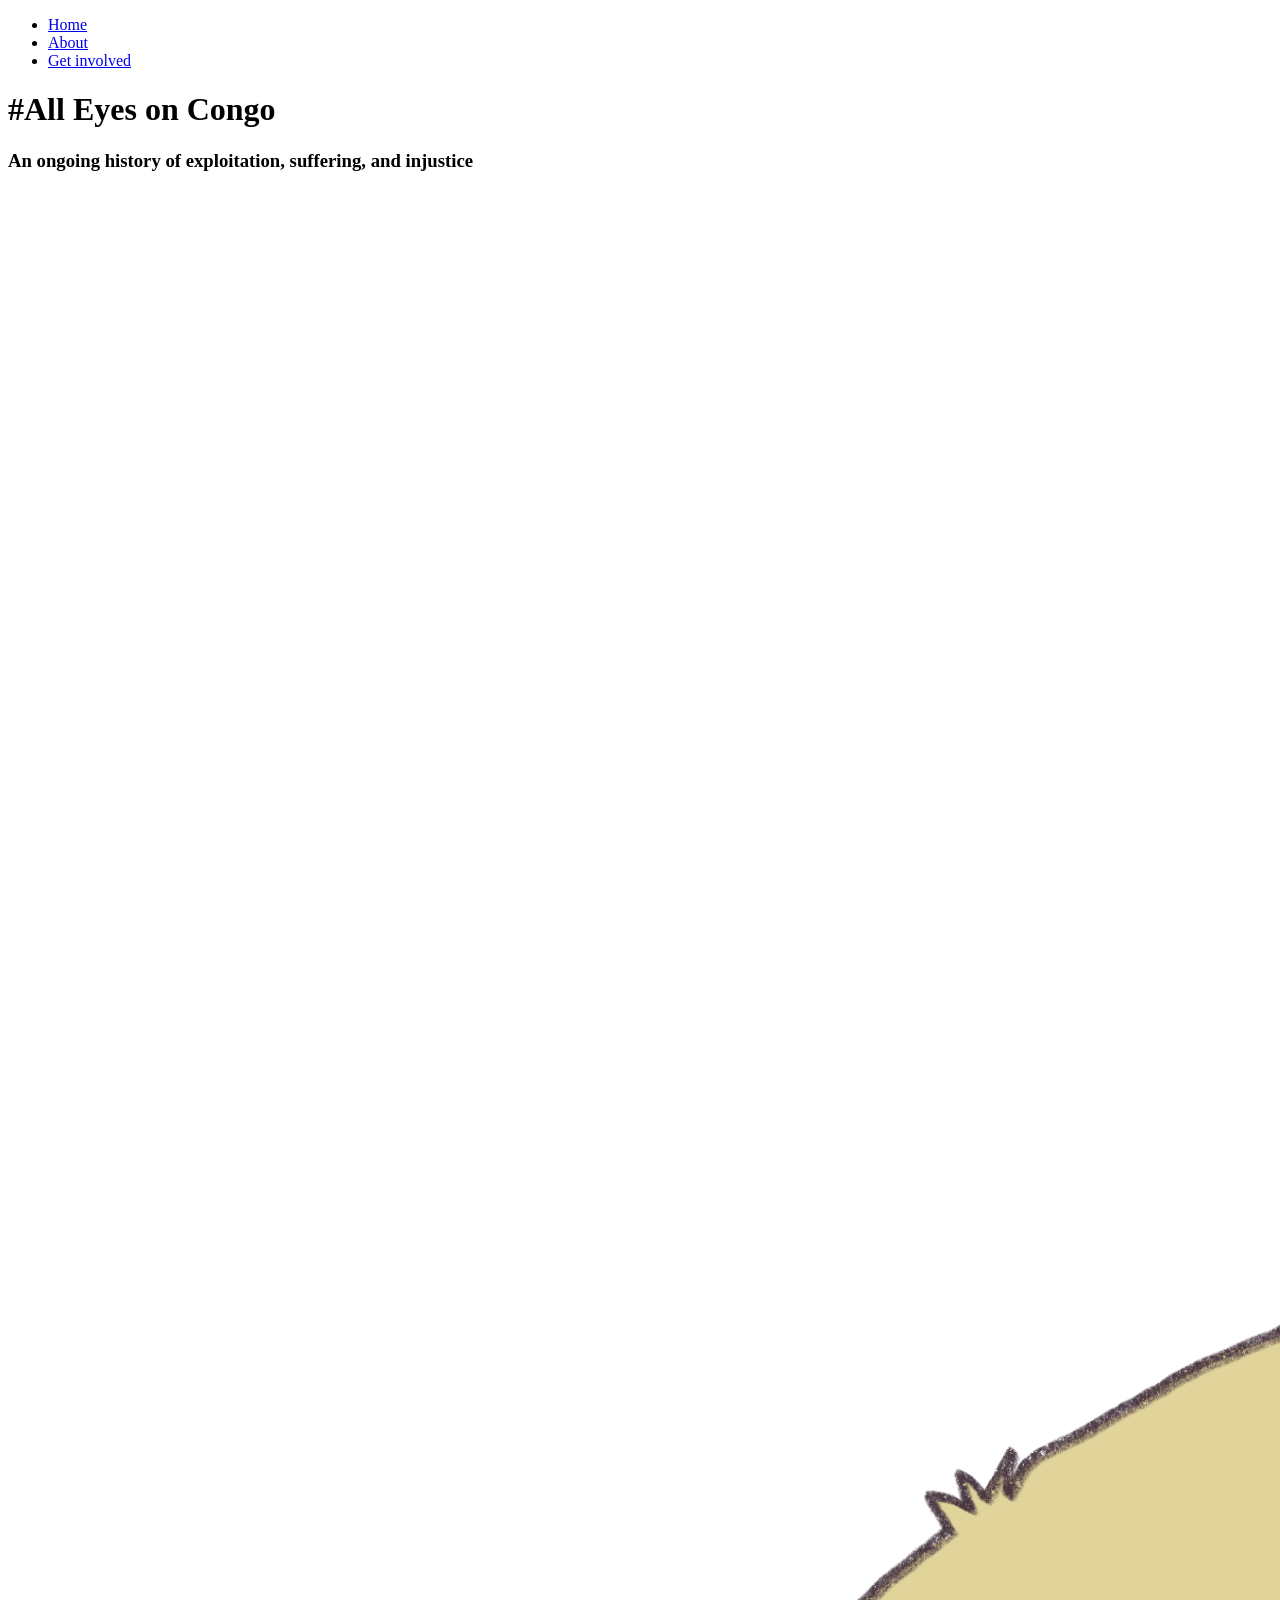
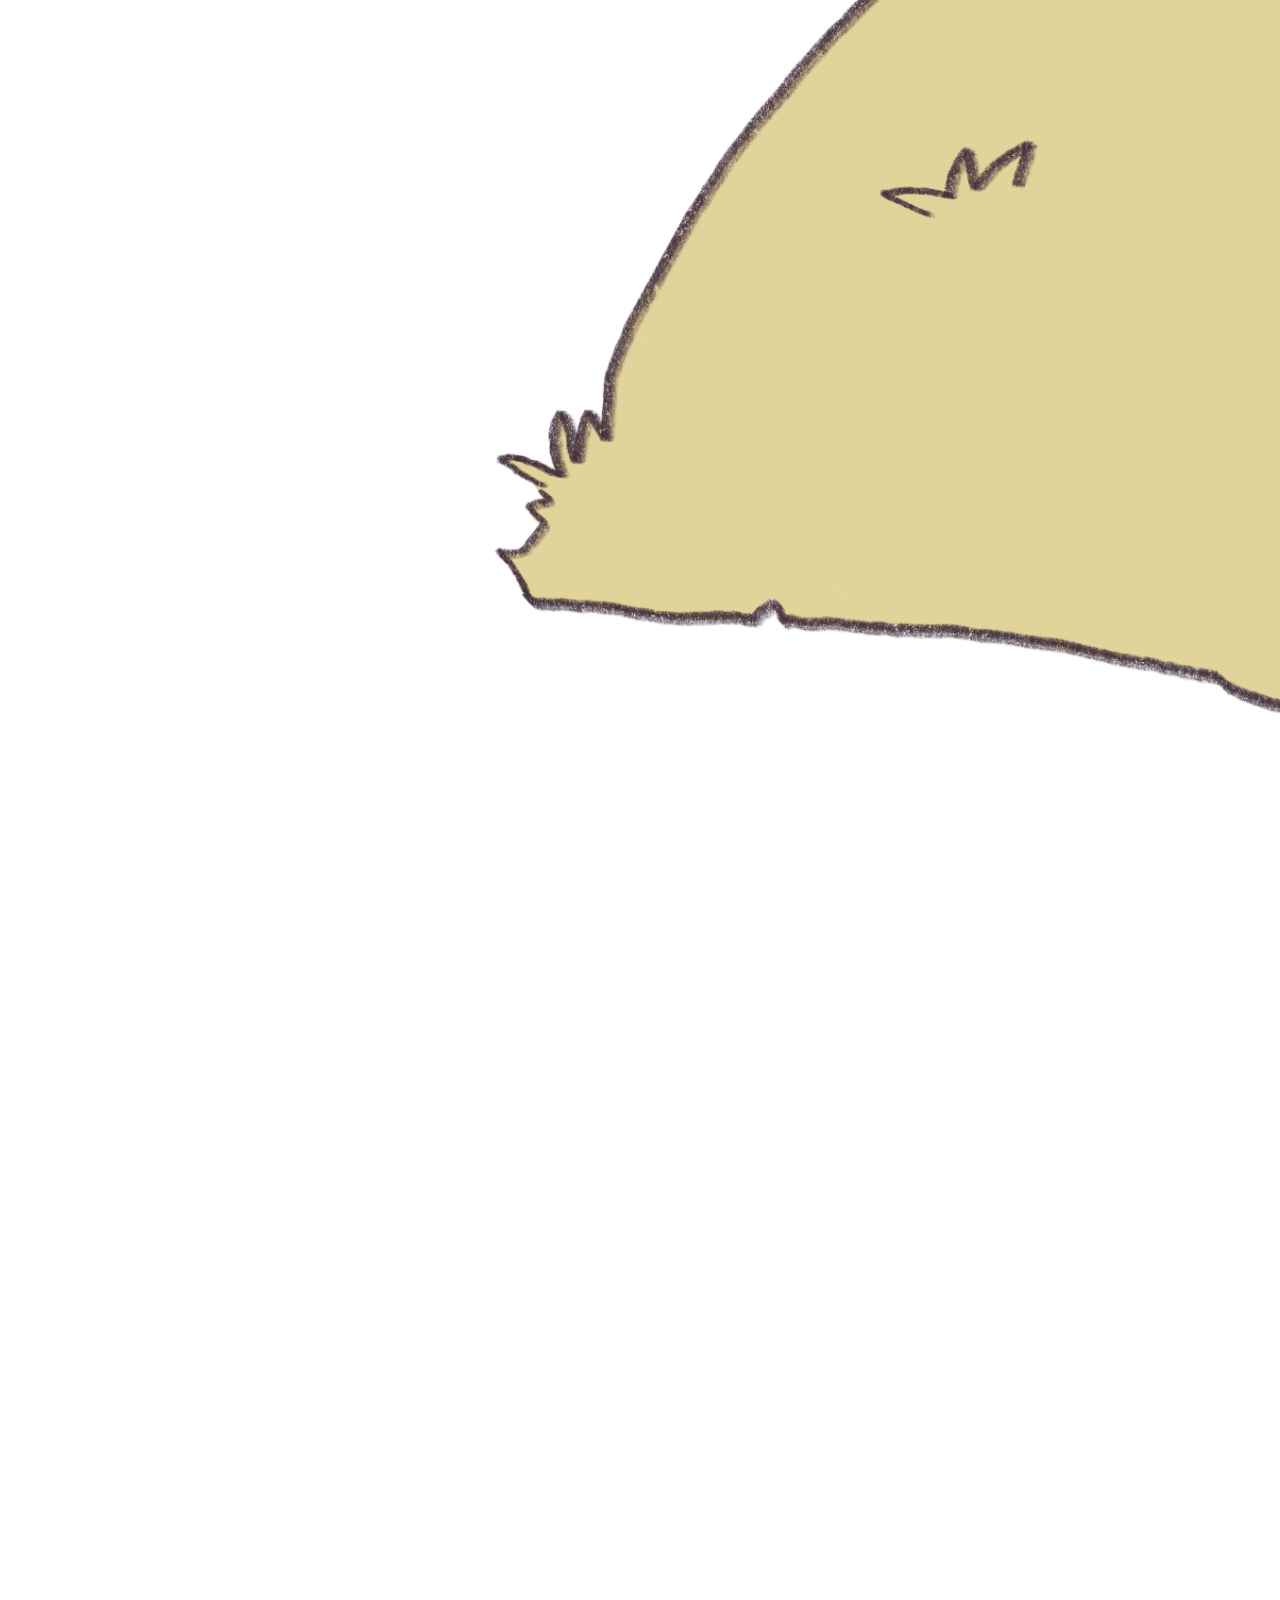
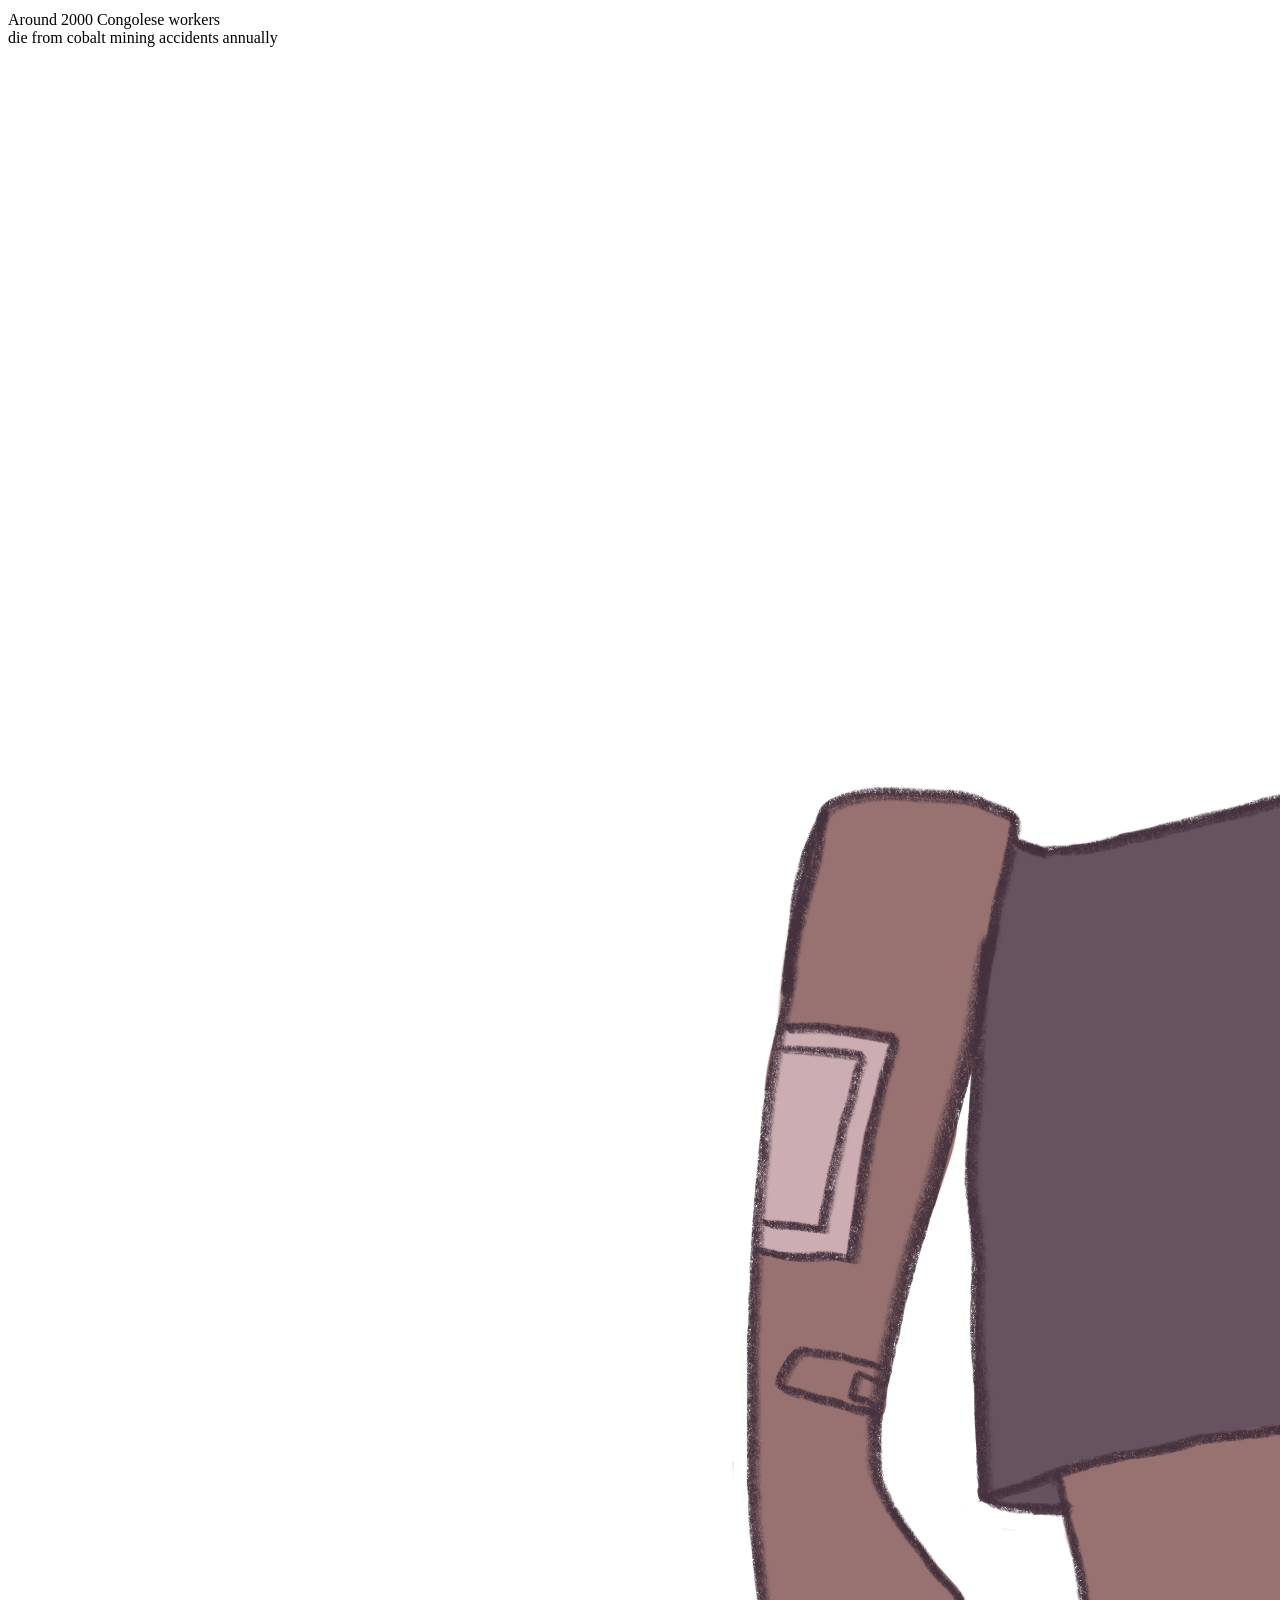
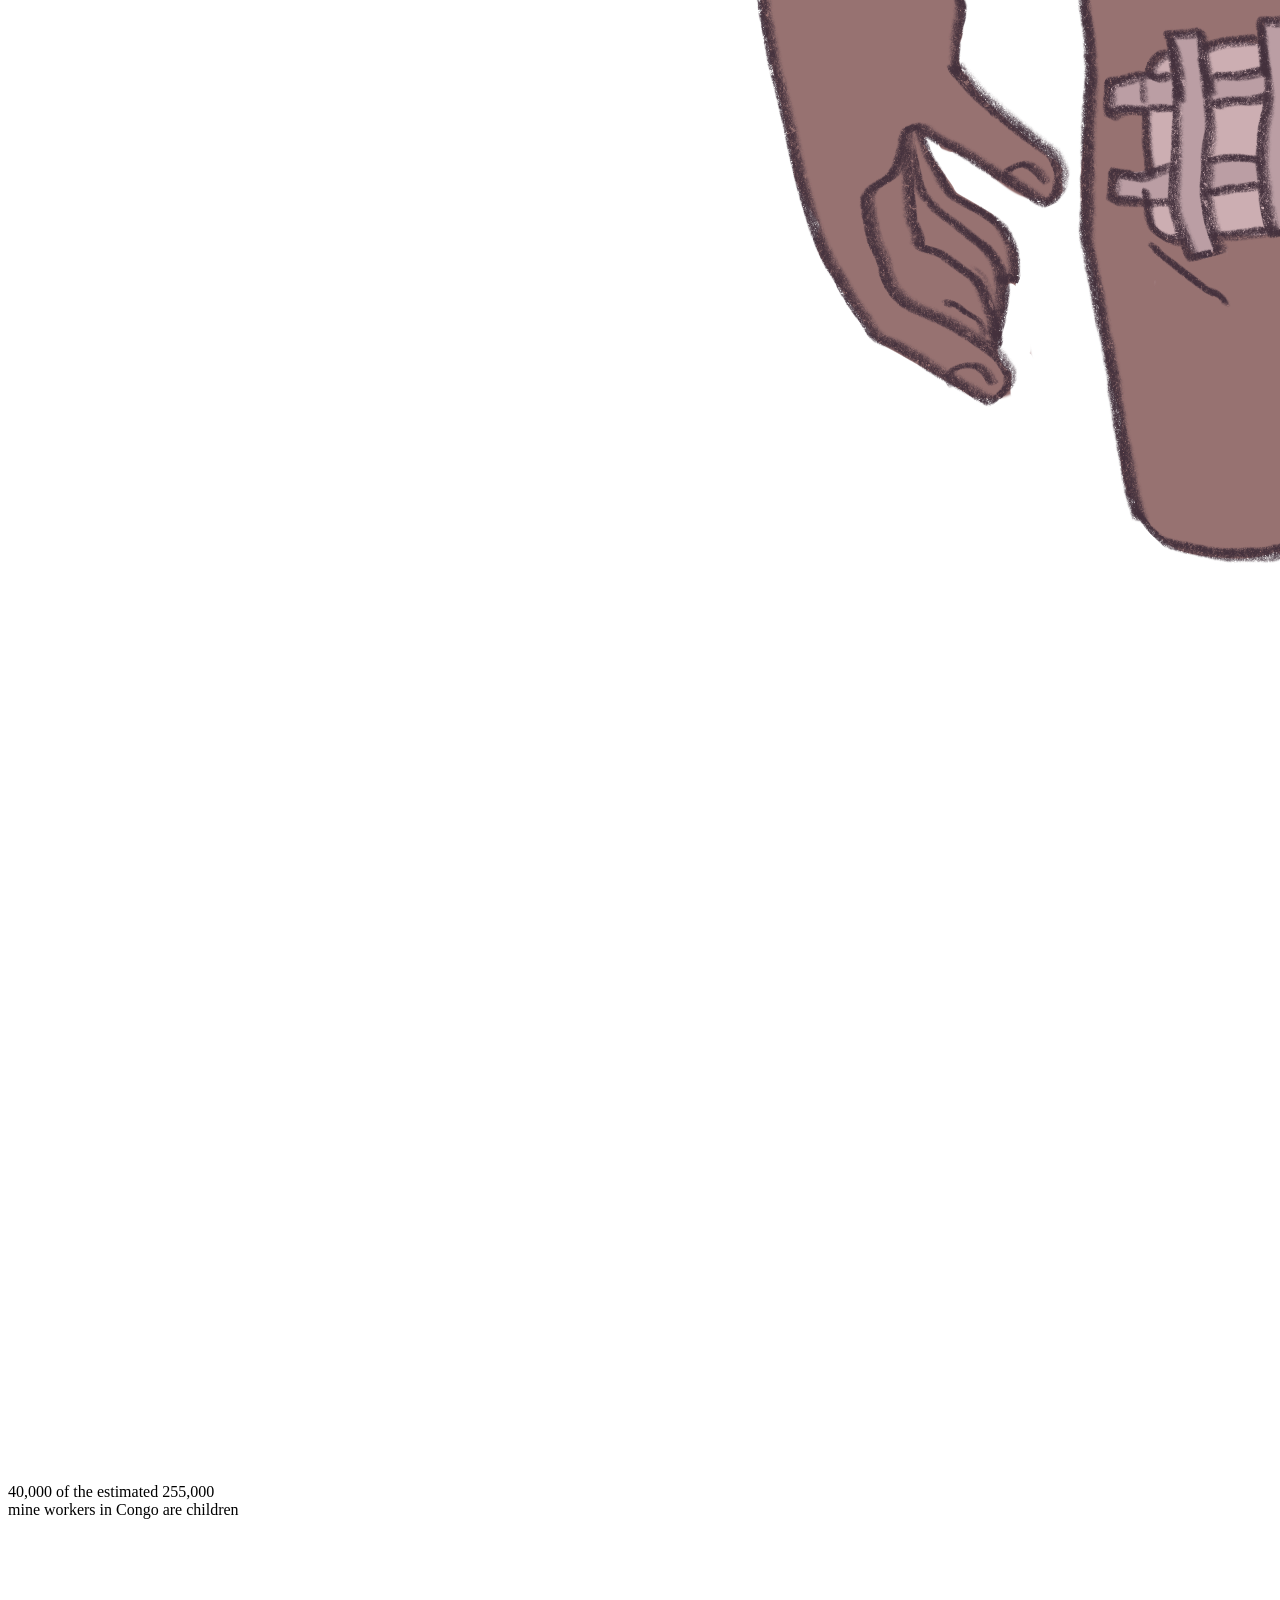
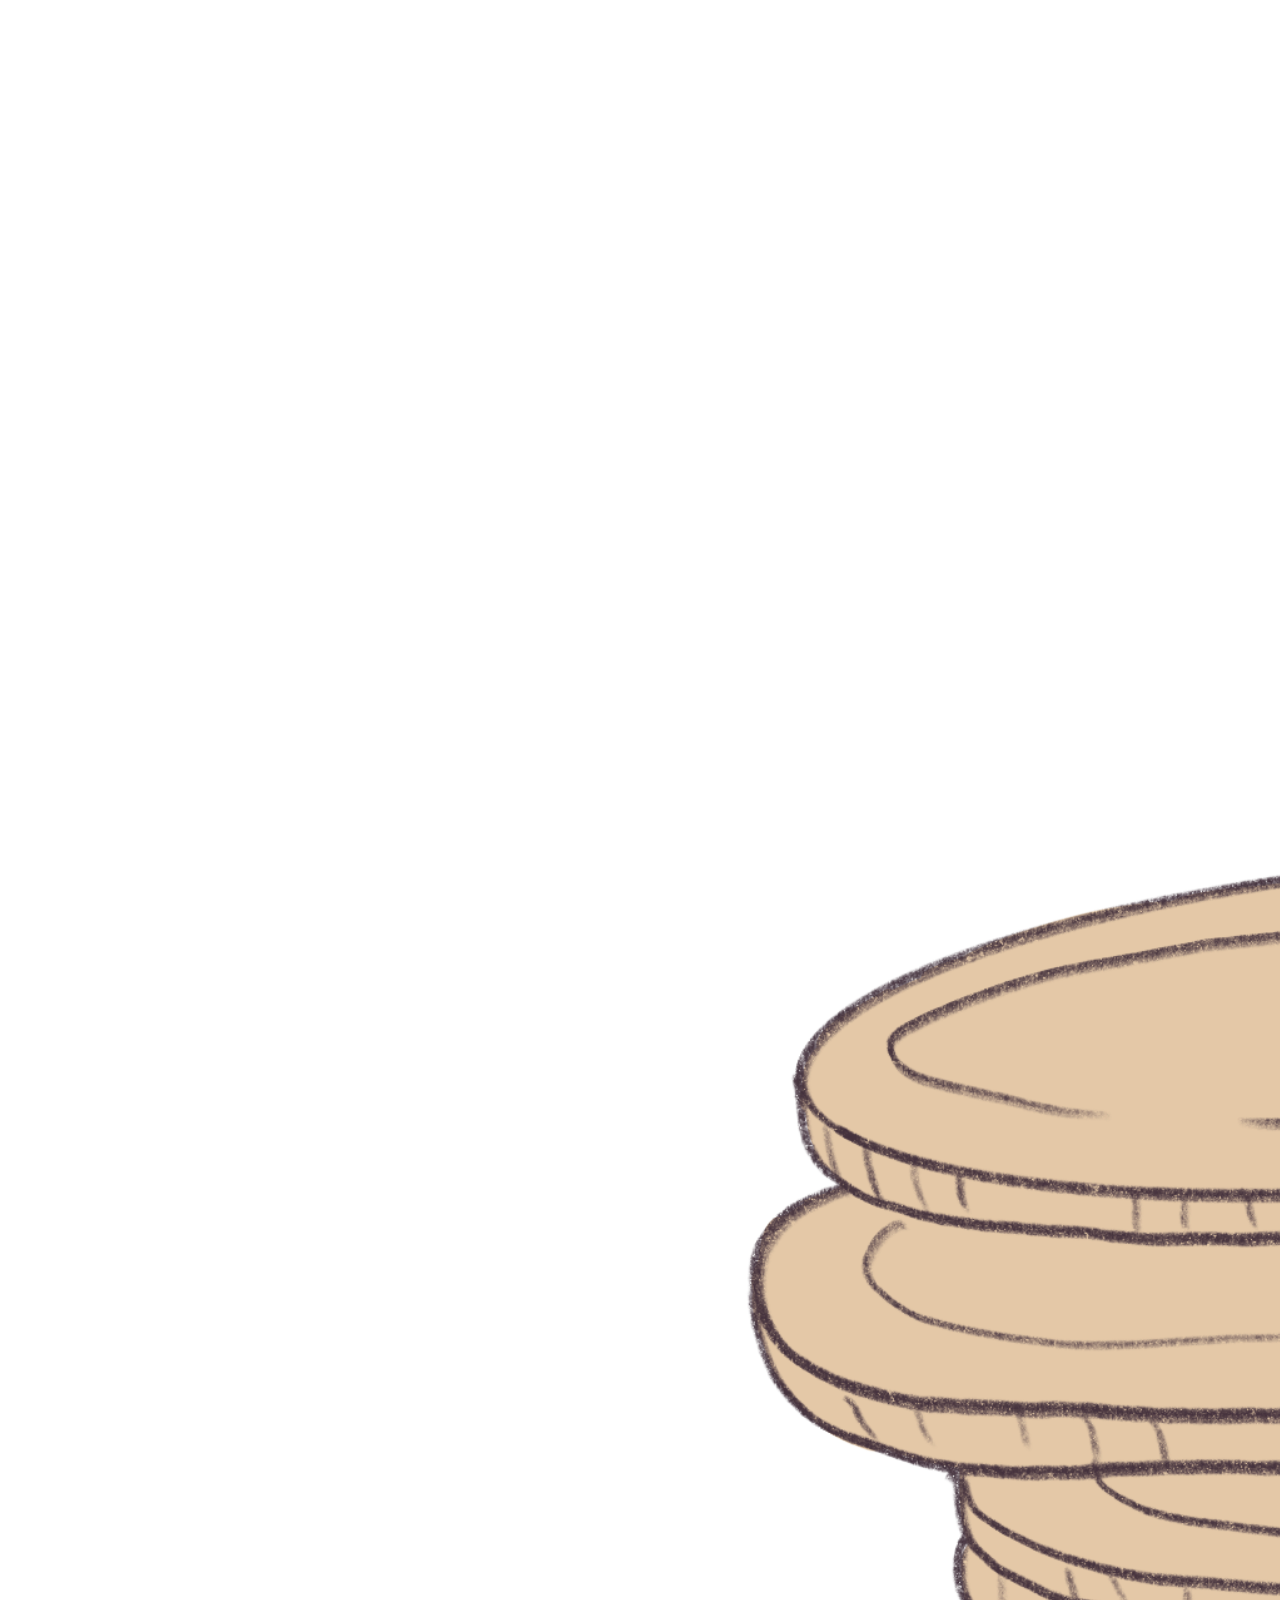
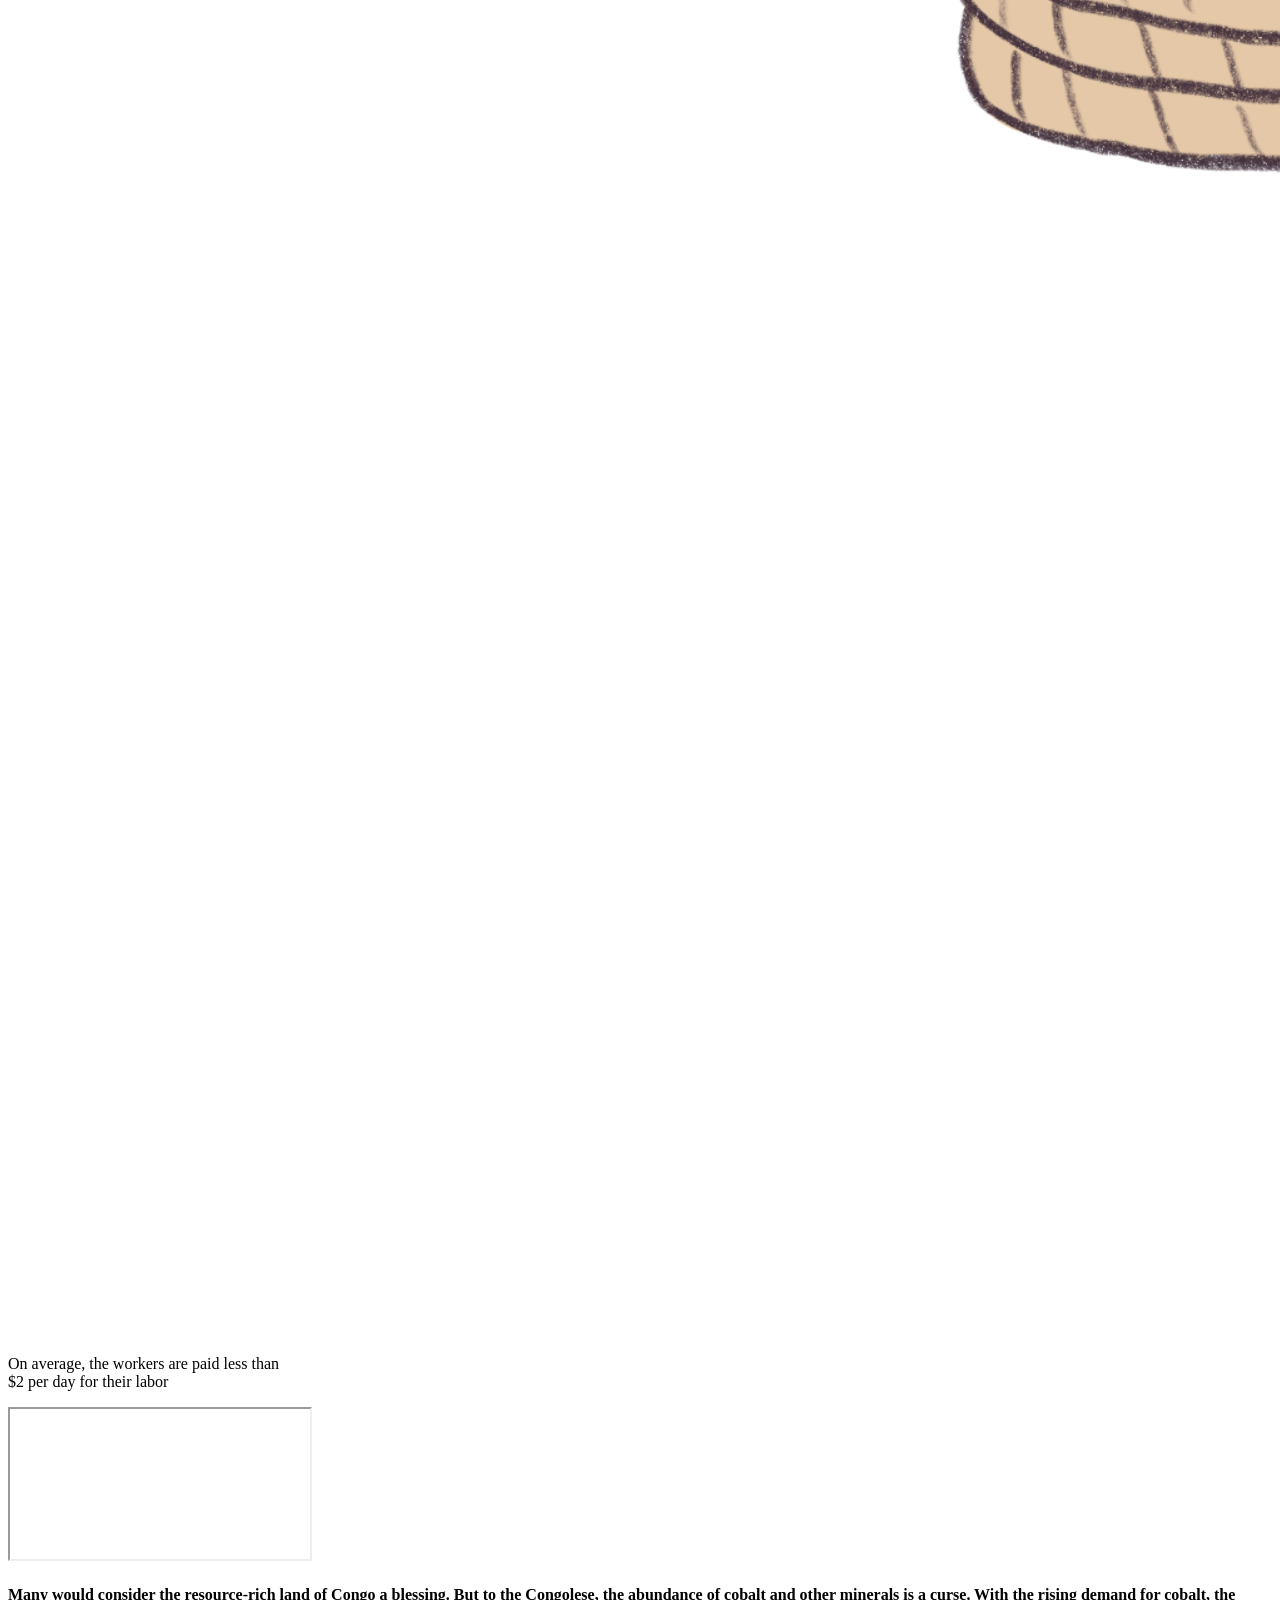
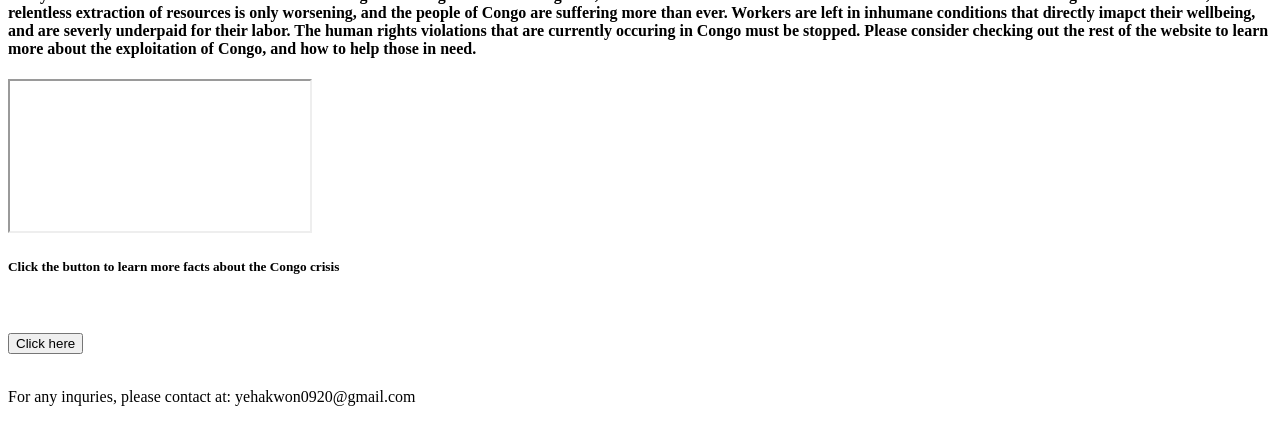
==== index.html @ a90cade8 "Rename home.html to index.html" ====
<!DOCTYPE html>
<html>

<head>

  <title>Eyes on Congo</title>
  <meta charset="utf-8" />
  <meta http-equiv="X-UA-Compatible" content="IE=edge" />
  <meta name="viewport" content="width=device-width, initial-scale=1" />

  <!-- link the webpage's stylesheet -->
  <link rel="stylesheet" href="/styles.css" />

  <!-- link the webpage's JavaScript file -->
  <script src="/scripts.js" defer></script>

</head>

<body>


  <div class="navbar">
    <ul class="navlinks">
    
        <li><a href="index.html">Home</a></li>
      
      
        <li><a href="about.html">About</a></li>
      
      
        <li><a href="involvement.html">Get involved</a></li>
      
    </ul>
  </div>
  <div class="halfpagebg"></div>
  <div class="halfpagecolor"></div>
  <!-- divides the screen to have an image background -->
  <div class="container">
    <h1 class="pagetitle">#All Eyes on Congo</h1>
  </div>
  <div class="subtitle">
    <h3 class="infotext">       An ongoing history of exploitation, suffering, and injustice        </h3>
  </div>

  <div class="introduction">
    <image class="introimage"
      src="./grave.PNG"
      alt="Drawing of a grave with a flower"></image>
    <p class="introtext">Around 2000 Congolese workers <br> die from cobalt mining accidents annually</p>
  </div>
  <div class="introduction">
    <image class="introimage"
      src="./child.PNG"
      alt="Drawing of bandaged limbs"></image>
        <p class=" introtext">40,000 of the estimated 255,000 <br> mine workers in Congo are children </p>
  </div>
  <div class="introduction">
    <image class="introimage"
      src="./money.PNG"
      alt="Drawing of a stack of coins"></image>
    <p class="introtext">On average, the workers are paid less than <br>  $2 per day for their labor </p>
  </div>
  <div class="homecontent">
    <div class="video-section-home">
      <iframe class="infovideo" src="https://www.youtube.com//embed/tny2usCxhc4">
      </iframe>
      <h4 class="hometext">Many would consider the resource-rich land of Congo a blessing. But to the Congolese, the abundance of cobalt and other minerals is a curse. With the rising demand for cobalt, the relentless extraction of resources is only worsening, and the people of Congo are suffering more than ever. Workers are left in inhumane conditions that directly imapct their wellbeing, and are severly underpaid for their labor. The human rights violations that are currently occuring in Congo must be stopped. Please consider checking out the rest of the website to learn more about the exploitation of Congo, and how to help those in need. </h4>
      <iframe class="infovideo" src="https://youtube.com//embed/JcJ8me22NVs"></iframe>
    </div>




  <div class="factgenerator">

    <h5>Click the button to learn more facts about the Congo crisis</h5>
    <br></br>
    <button id="factbutton">Click here</button>
    <br></br>
    <p id="fact"></p>

  </div>
  <div class="contact-info">
    <p id="contact-email">For any inquries, please contact at: yehakwon0920@gmail.com</p>
  </div>

</body>

</html>
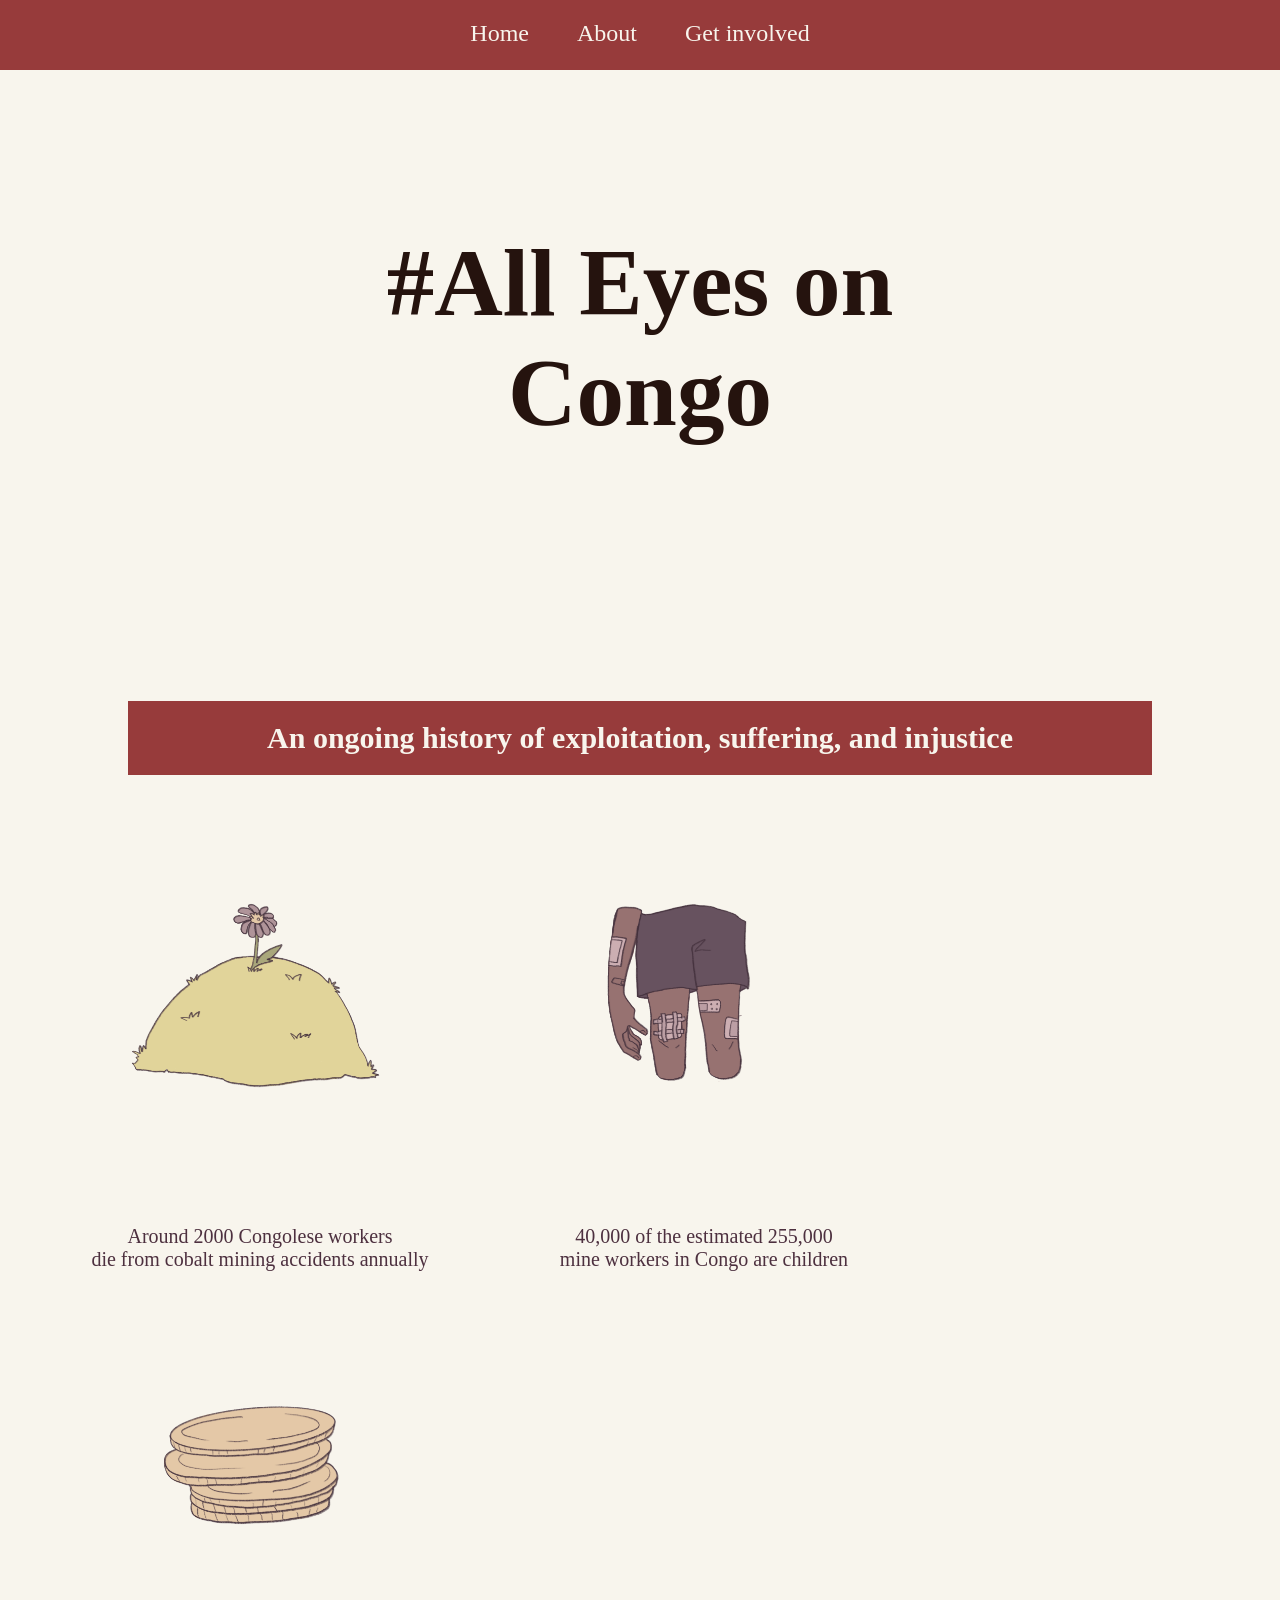
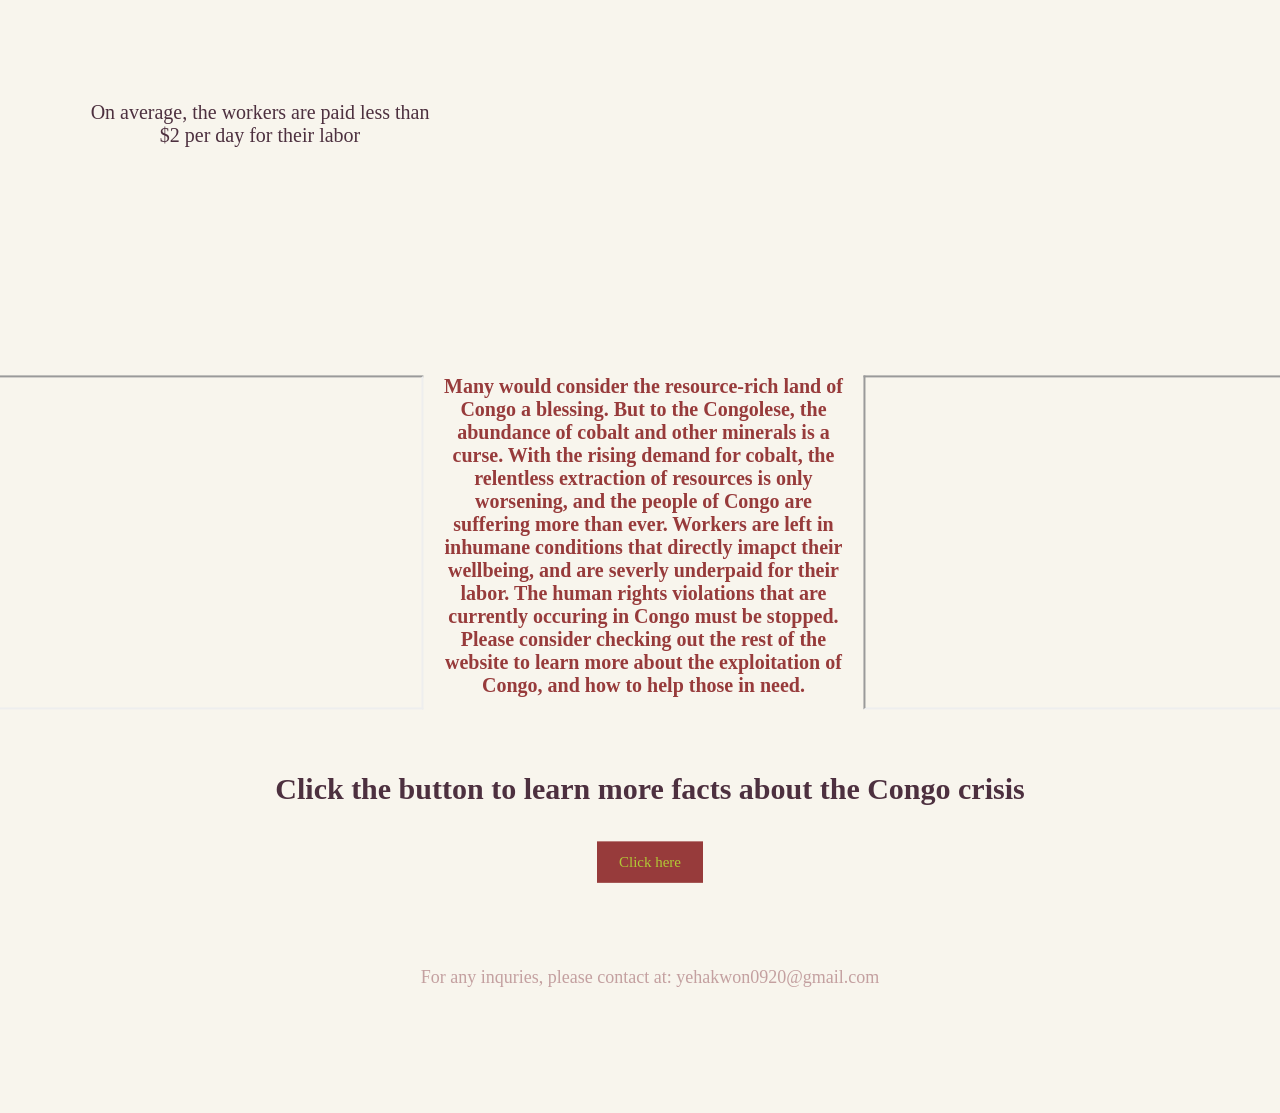
==== commit 2c20c999: "Update index.html" ====
--- a/index.html
+++ b/index.html
@@ -9,10 +9,10 @@
   <meta name="viewport" content="width=device-width, initial-scale=1" />
 
   <!-- link the webpage's stylesheet -->
-  <link rel="stylesheet" href="/styles.css" />
+  <link rel="stylesheet" href="./style.css" />
 
   <!-- link the webpage's JavaScript file -->
-  <script src="/scripts.js" defer></script>
+  <script src="./scripts.js" defer></script>
 
 </head>
 
--- a/style.css
+++ b/style.css
@@ -0,0 +1,589 @@
+/* STYLE SECTIONING TAGS */
+* {
+   /* Reset the space of the webpage */
+   margin: 0px;
+   padding: 0px;
+}
+
+body {
+   margin: 0;
+   padding: 0;
+   background-color: #F8F5ED;
+   overflow-x: hidden;
+   min-height: 100vh;
+   
+}
+
+.halfpagebg {
+   height: 60vh;
+   background-image: url("https://www.economist.com/media-assets/image/20220709_MAP501.jpg");
+   background-size: cover;
+   background-position: center;
+   position: relative;
+   display: flex;
+   align-items: center;
+   justify-content: center;
+   opacity: 40%;
+}
+
+.halfpagecolor {
+   height: 50vh;
+   background-color: #F8F5ED;
+}
+
+.container {
+   position: absolute;
+   top: 40%;
+   left: 50%;
+   transform: translate(-50%, -50%);
+}
+
+.introduction {
+    padding:10px;
+   flex-direction: column;
+   align-items: center;
+   flex: 1;
+   max-width: 400px;
+   display: inline-block;
+   justify-items: space-between;
+   vertical-align: top;
+   text-align: center;
+   margin: 0 20px;
+   transform: translate(10%, -70%);
+}
+
+.contact-info {
+   position: fixed;
+   bottom: 0;
+}
+
+#contact-email {
+   
+   font-size: 18px;
+   color: #914E56;
+   font-family: Trebuchet MS;
+   opacity: 50%;
+
+}
+
+.takeaction {
+   padding: 10px;
+   flex-direction: column;
+   align-items: center;
+   flex: 1;
+   max-width: 300px;
+   transform: translate(60%, -22%);
+   display: inline-block;
+   justify-items: space-between;
+   vertical-align: top;
+  
+
+
+}
+
+.homecontent {
+   padding: 10px;
+   display: flex;
+   flex-direction: column;
+   align-items: center;
+   width: 100%;
+   max-width: 1400px;
+   margin: 0 auto;
+   transform: translateY(-20%);
+}
+
+.video-section-home {
+   display: flex;
+   flex-direction: row;
+   align-items: flex-start;
+   justify-content: center;
+   gap: 20px;
+   margin-bottom: 40px;
+   transform:translateX(-0.5%);
+}
+
+.libraryAbout {
+   display: flex;
+   flex-direction: row;
+   align-items: center;
+   flex:1px;
+   transform: translateY(-20%);
+}
+
+.booksabout1 {
+   display: flex;
+   flex-direction: column;
+   align-items: center;
+   transform: translateX(-8%);
+}
+.booksabout2 {
+   display: flex;
+   flex-direction: column;
+   align-items: center;
+   transform: translateX(-35%);
+}
+.booksabout3 {
+   display: flex;
+   flex-direction: column;
+   align-items: center;
+   transform: translateX(-65%);
+  
+}
+.aboutcontent {
+   padding: 20px;
+   display: flex;
+   flex-direction: row;
+   align-items: flex-start;
+   justify-content: space-between;
+   gap: 40px;
+   width: 100%;
+   max-width: 1400px;
+   margin: 0 auto;
+   transform: translateY(-40%);
+}
+
+.photo-section-about {
+   display: flex;
+   flex-direction: column;
+   align-items: center;
+   flex: 1;
+   max-width: 400px;
+   transform: translate(10%, 20%);
+}
+
+.photo-section-about-first {
+   display: flex;
+   flex-direction: column;
+   align-items: center;
+   flex: 1;
+   max-width: 400px;
+   transform: translate(10%, 40%);
+}
+
+.photo-section-about-second {
+   display: flex;
+   flex-direction: column;
+   align-items: center;
+   flex: 1;
+   max-width: 400px;
+   transform: translate(10%, 60%);
+}
+
+.photo-section-about-third {
+   display: flex;
+   flex-direction: column;
+   align-items: center;
+   flex: 1;
+   max-width: 400px;
+   transform: translate(10%, 50%);
+}
+
+.text-section-about {
+   display: flex;
+   flex-direction: column;
+   align-items: flex-start;
+   flex: 1;
+   max-width: 600px;
+   transform: translate(-10%, 40%);
+}
+
+.text-section-about-first {
+   display: flex;
+   flex-direction: column;
+   align-items: flex-start;
+   flex: 1;
+   max-width: 600px;
+   transform: translate(-10%, 15%);
+}
+
+.text-section-about-second {
+   display: flex;
+   flex-direction: column;
+   align-items: flex-start;
+   flex: 1;
+   max-width: 600px;
+   transform: translate(-10%, 25%);
+}
+
+.text-section-about-third {
+   display: flex;
+   flex-direction: column;
+   align-items: flex-start;
+   flex: 1;
+   max-width: 600px;
+   transform: translate(-10%, 25%);
+}
+
+.factgenerator {
+   align-content: center;
+   text-align: center;
+   transform: translateY(-20%);
+   margin-top: 40px;
+   padding: 20px;
+}
+
+/* STYLE TEXT */
+
+h1 {
+   color: #25130E;
+   font-size: 95px;
+   text-align: center;
+   margin: 0;
+   transform: translateY(-10%);
+   font-family: Impact;
+}
+
+.subtitle {
+   width: 1000px;
+   height: 50px;
+   border: 2px solid #973B3B;
+   padding: 10px;
+   margin: 20px auto;
+   display: block;
+   align-content: center;
+   margin-bottom: 30px;
+   transform: translateY(-450%);
+   background: #973B3B
+}
+
+.infotext {
+   font-size: 30px;
+   text-align: center;
+   color: #F8F5ED;
+   font-family: impact;
+
+}
+
+.introtext {
+   font-size: 20px;
+   color: #4D303F;
+   font-family: Trebuchet MS;
+   text-align: center;
+   margin-top: 30px;
+}
+
+.actiontext {
+   font-size: 25px;
+   color: #973B3B;
+   font-family: Trebuchet MS;
+}
+
+.hometext {
+   font-size: 20px;
+   color: #973B3B;
+   font-family: Trebuchet MS;
+   width: 400px;
+   display: block;
+   text-align: center;
+}
+
+
+.bookrecomm {
+   font-size: 18px;
+   color: #973B3B;
+   font-family: Trebuchet MS;
+   width: 600px;
+   display: block;
+   margin: 20px auto;
+   text-align: center;
+}
+
+.booklink {
+   font-size: 15px;
+   color: #B1C936;
+   font-family: Trebuchet MS;
+   text-decoration: none;
+   cursor: pointer;
+}
+
+.headingsabout {
+   width: 1000px;
+   height: 50px;
+   border: 2px solid #973B3B;
+   padding: 10px;
+   margin: 20px auto;
+   display: block;
+   align-content: center;
+   margin-bottom: 30px;
+   background: #973B3B;
+   color: #F8F5ED;
+   text-align: center;
+   font-size: 30px;
+   font-family: impact;
+   transform: translateY(-300%)
+}
+
+.abouttext {
+   font-size: 20px;
+   color: #973B3B;
+   font-family: Trebuchet MS;
+   width: 100%;
+   display: block;
+   margin: 20px 0;
+   text-align: left;
+   line-height: 1.5;
+}
+
+h2 {
+   font-size: 70px;
+   color: #4D303F;
+   font-family: impact;
+   text-align: center;
+   transform: translateY(-350%);
+}
+
+.actionheading {
+   font-size: 30px;
+   color: #973B3B;
+   font-family: impact;
+   text-align: center;
+   transform: translateY(-700%);
+}
+
+.triggerwarning {
+   font-size: 30px;
+   color: #4D303F;
+   font-family: Trebuchet MS;
+   text-align: center;
+   transform: translateY(-400%);
+   display: block;
+}
+
+.boycottheading {
+   font-size: 50px;
+   color: #4D303F;
+   width: 150px;
+   height: 50px;
+   text-align: center;
+   font-family: impact;
+   margin: 20px auto;
+}
+
+.shareheading {
+   font-size: 50px;
+   color: #4D303F;
+   width: 150px;
+   height: 50px;
+   text-align: center;
+   font-family: impact;
+   margin: 20px auto;
+}
+
+.voiceheading {
+   font-size: 50px;
+   color: #4D303F;
+   width: 150px;
+   height: 50px;
+   text-align: center;
+   font-family: impact;
+   margin: 20px auto;
+}
+
+.voicelinks {
+   font-size: 20px;
+   color: #B1C936;
+   font-family: Trebuchet MS;
+   text-decoration: none;
+   padding: 20px auto;
+}
+
+.voicelinks:hover {
+  color: #F8F5ED;
+}
+
+h5 {
+   font-size: 30px;
+   color: #4D303F;
+   font-family: Trebuchet MS;
+}
+
+#fact {
+   font-size: 20px;
+   color: #973B3B;
+   font-family: Trebuchet MS;
+}
+
+#factbutton {
+   background-color: #973B3B;
+   border: 2px solid #973B3B;
+   color: #B1C936;
+   padding: 10px 20px;
+   text-align: center;
+   font-size: 15px;
+   font-family: Trebuchet MS;
+   cursor: pointer;
+   margin-bottom: 20px;
+}
+
+/* STYLE IMAGES */
+
+.infovideo {
+   width: 430px;
+   height: 330px;
+   display: block;
+   margin: 0 auto;
+   flex-shrink: 0;
+}
+
+.introimage {
+   width: 380px;
+   height: 380px;
+   display: block;
+   margin: 0 auto 20px auto;
+   object-fit: cover;
+}
+
+.actionimage {
+   width: 250px;
+   height: 250px;
+   justify-content: space-between;
+}
+
+.infobook {
+   width: 250px;
+   height: 370px;
+   display: block;
+}
+
+.aboutphoto {
+   max-width: 400px;
+   height: auto;
+   display: block;
+   margin: 20px 0;
+}
+
+/* STYLE NAV BAR */
+
+.navbar {
+   border: 2px solid #FBF6F4;
+   padding: 10px;
+   width: 100%;
+   background: #FBF6F4;
+   display: flex;
+   justify-content: center;
+    box-sizing: border-box;
+   
+}
+
+.navlinks {
+   list-style-type: none;
+   margin: 0;
+   padding: 0px;
+   background-color: #973B3B;
+   display: flex;
+   justify-content: center;
+   font-family: Trebuchet MS;
+   position: fixed;
+   top: 0;
+   width: 122%;
+   height: 70px;
+   z-index: 200;
+    flex-wrap: wrap;
+}
+
+li a {
+   color: #F8F5ED;
+   text-decoration: none;
+   padding: 20px 24px;
+   font-size: 24px;
+   align-items: center;
+   display: flex;
+}
+
+li a:hover {
+   color: #B1C936
+}
+
+li a:hover:not(.active) {
+  background-color: #973B3B;
+}
+
+li a.active {
+  background-color: #973B3B;
+}
+
+
+/* STYLE BUTTONS */
+
+.navbutton {
+   background-color: #973B3B;
+   border: none;
+   color: #973B3B;
+   padding: 15px 30px;
+   text-align: center;
+   text-decoration: none;
+   display: inline-block;
+   font-size: 25px;
+   cursor: pointer;
+}
+
+.bookbutton {
+   background-color: #973B3B;
+   border: none;
+   color: #973B3B;
+   padding: 15px 30px;
+   text-align: center;
+   text-decoration: none;
+   display: inline-block;
+   font-size: 15px;
+   cursor: pointer;
+}
+
+.booklink:hover {
+   color: #F8F5ED
+}
+
+.voicebutton {
+   background-color: #973B3B;
+   border: none;
+   color: #B1C936;
+   padding: 15px 30px;
+   text-align: center;
+   text-decoration: none;
+   display: inline-block;
+   font-size: 15px;
+   cursor: pointer;
+   justify-content: space-around;
+   margin-top: 10px;
+}
+
+.sharelinks {
+   color: #718122;
+   display: inline-block;
+   font-size: 20px;
+   cursor: pointer;
+   justify-content: space-around;
+   margin-top: 10px;
+   font-family: Trebuchet MS;
+   transform: translateY(20px);
+}
+
+.sharelinks:hover {
+   color: #B1C936;
+}
+
+.prev, .next {
+  cursor: pointer;
+  position: absolute;
+  top: 50%;
+  width: auto;
+  margin-top: -22px;
+  padding: 16px;
+  color: white;
+  font-weight: bold;
+  font-size: 18px;
+  transition: 0.6s ease;
+  border-radius: 0 3px 3px 0;
+  user-select: none;
+}
+
+.next {
+  right: 0;
+  border-radius: 3px 0 0 3px;
+}
+
+/* On hover, add a black background color with a little bit see-through */
+.prev:hover, .next:hover {
+  background-color: rgba(0,0,0,0.8);
+}
+/* ADD MORE! */
